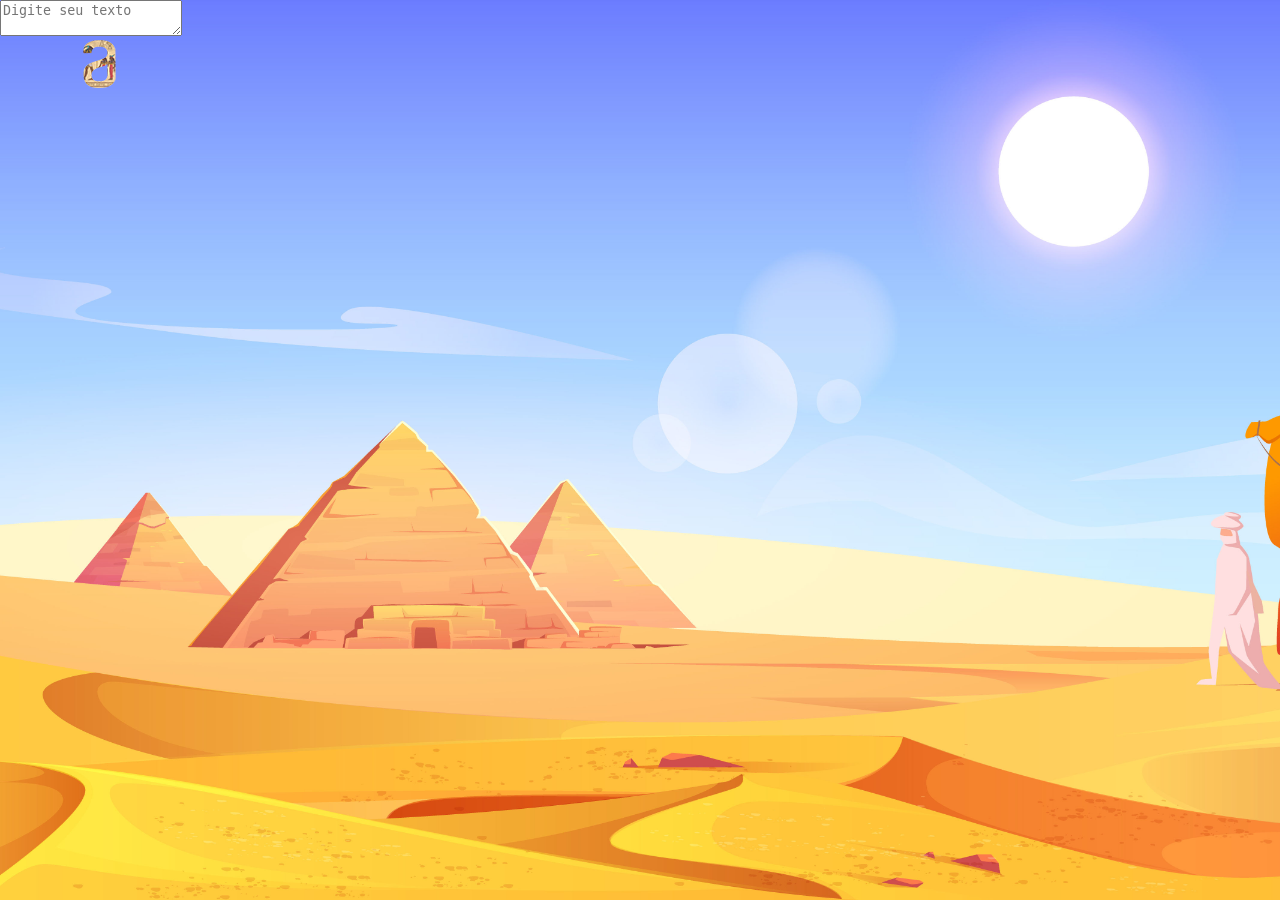
==== epypt-mode.html @ b3792ffe "ceate main and section" ====
<!DOCTYPE html>
<html lang="pt-BR">
<head>
    <meta charset="UTF-8">
    <meta http-equiv="X-UA-Compatible" content="IE=edge">
    <meta name="viewport" content="width=device-width, initial-scale=1.0">
    <link rel="stylesheet" href="assets/style/reset.css">
    <link rel="stylesheet" href="assets/style/egypt-mode.css">
    <title>Decodificador</title>
</head>
<body>
    <header>
        <a href="#">
            <img src="assets/style/img/logo- small.png" alt="logo do site">
        </a>
    </header>
    <main>
        <section>
            <textarea name="entrada" id="input" class="input" required
            placeholder="Digite seu texto"></textarea>
        </section>





    </main>
</body>
</html>
---- assets/style/egypt-mode.css ----
body {
    background-image: url('img/background-light-high.jpg');
    background-repeat: no-repeat;
    background-attachment: fixed;
    background-size: cover;
}
a   {
    display: flex;
    flex-direction: column;
    align-items: flex-start;
    padding: 0px;
    gap: 40px;

    position: absolute;
    width: 120px;
    height: 48px;
    left: 40px;
    top: 40px;
}
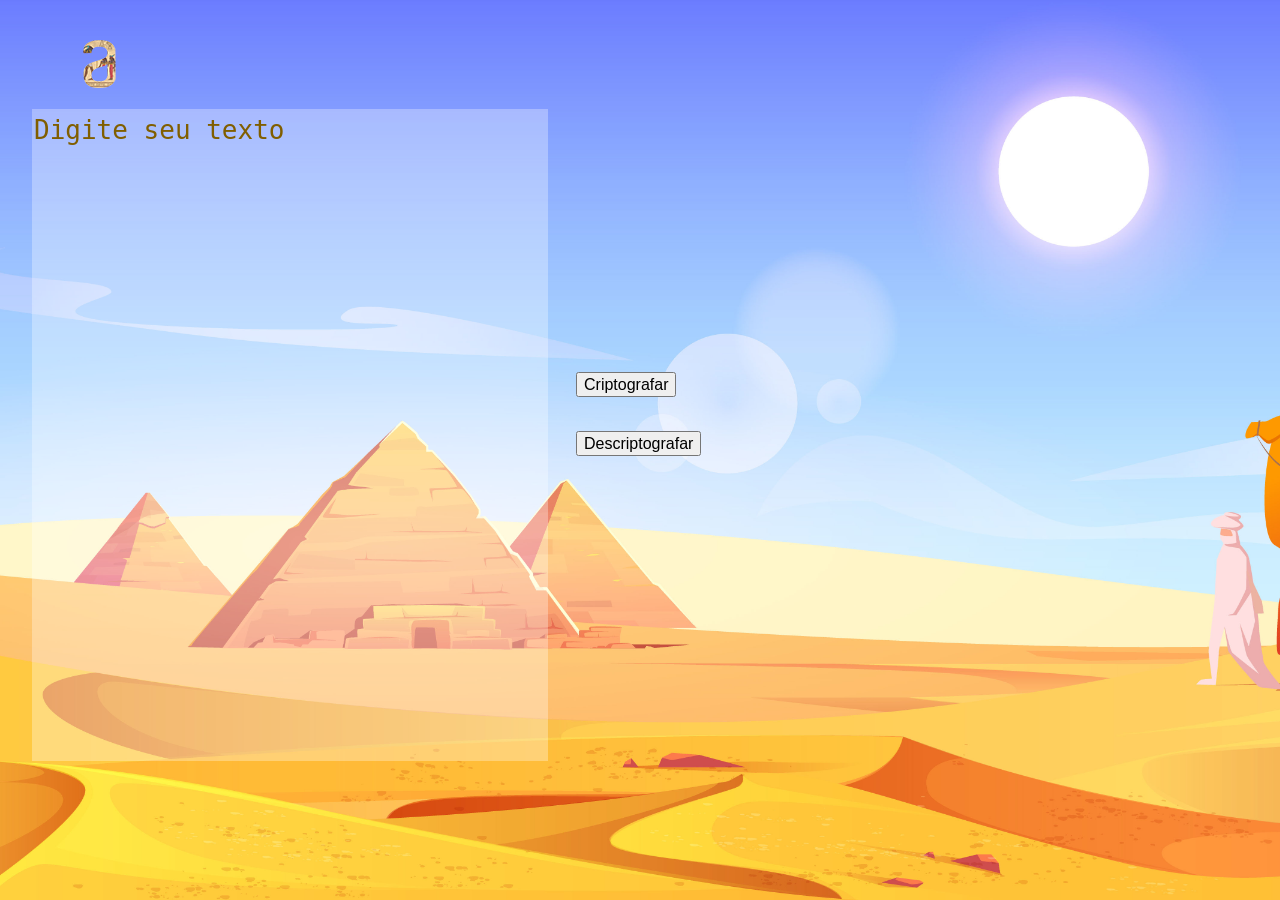
==== commit 1cf61d12: "edit button" ====
--- a/epypt-mode.html
+++ b/epypt-mode.html
@@ -19,6 +19,13 @@
             <textarea name="entrada" id="input" class="input" required
             placeholder="Digite seu texto"></textarea>
         </section>
+        <section>
+            <div id="div-button">
+                <button type="submit" id="criptar" class="criptar" onclick="btnCrypt()">Criptografar</button>
+                    
+                <button type="submit" id="descriptar" class="descriptar" onclick="btnDescrypt()">Descriptografar</button>
+            </div>
+        </section>
 
 
 
--- a/assets/style/egypt-mode.css
+++ b/assets/style/egypt-mode.css
@@ -16,4 +16,65 @@
     height: 48px;
     left: 40px;
     top: 40px;
+}
+main {
+    display: block;
+    position: absolute;
+    width: 100%;
+    height: 90%;
+    margin: 3rem 0;
+}
+.input {
+    position: absolute;
+    width: 40%;
+    height: 80%;
+    left: 2.5%;
+    top: 7.5%;
+    background-color: #ffffff4d;
+    border: none;
+    resize: none;
+
+    font-style: normal;
+    font-weight: 400;
+    font-size: 2em;
+    line-height: 150%;
+    
+    color: #805e00;
+
+    -ms-overflow-style: none;
+    scrollbar-width: none;
+}
+.input::placeholder {
+    color: #805e00;
+}
+
+.input:focus {
+    box-shadow: 0 0 0 0;
+    outline: 0;
+}
+
+.input::-webkit-scrollbar {
+    display: none;
+}
+
+#div-button{
+    display: flex;
+    flex-direction: column;
+    align-items: flex-start;
+    padding: 0px;
+    gap: 50%;
+
+    position: absolute;
+    width: 42.5rem;
+    height: 4.2rem;
+    left: 45%;
+    top: 40%;
+}
+button {
+    font-style: normal;
+    font-weight: 400;
+    font-size: 16px;
+    line-height: 19px;
+    text-align: center;
+    cursor: pointer;
 }
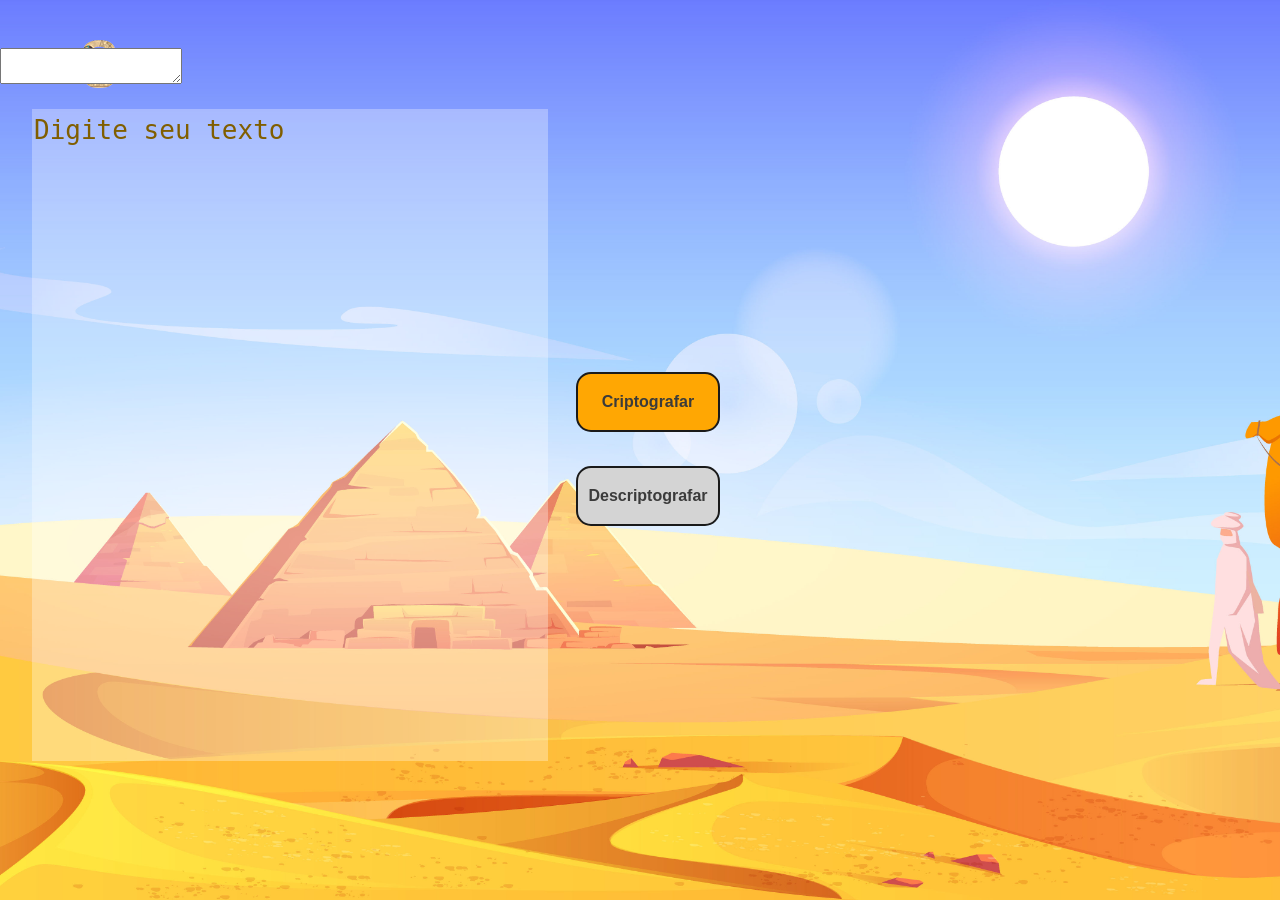
==== commit e316f449: "add output html" ====
--- a/epypt-mode.html
+++ b/epypt-mode.html
@@ -26,6 +26,10 @@
                 <button type="submit" id="descriptar" class="descriptar" onclick="btnDescrypt()">Descriptografar</button>
             </div>
         </section>
+        <section>
+            <textarea name="mensagem" class="output" readonly></textarea>
+            <button class="botao-copiar" style="display:none">Copiar</button>
+        </section>
 
 
 
--- a/assets/style/egypt-mode.css
+++ b/assets/style/egypt-mode.css
@@ -70,11 +70,75 @@
     left: 45%;
     top: 40%;
 }
-button {
-    font-style: normal;
-    font-weight: 400;
-    font-size: 16px;
-    line-height: 19px;
+.criptar {
+    appearance: none;
+    background-color: #ffa703;
+    border: 0.125em solid #1A1A1A;
+    border-radius: 0.9375em;
+    box-sizing: border-box;
+    color: #3B3B3B;
+    cursor: pointer;
+    display: inline-block;
+    font-size: 1em;
+    font-weight: 600;
+    line-height: normal;
+    width: 9rem;
+    margin: 0;
+    min-height: 3.75em;
+    min-width: 0;
+    outline: none;
     text-align: center;
-    cursor: pointer;
-}+    text-decoration: none;
+    transition: all 300ms cubic-bezier(.23, 1, 0.32, 1);
+    user-select: none;
+    -webkit-user-select: none;
+    touch-action: manipulation;
+    will-change: transform;
+    }
+    
+    .criptar:disabled {
+    pointer-events: none;
+    }
+    
+    .criptar:hover {
+    color: #fff;
+    background-color: #1A1A1A;
+    box-shadow: rgba(0, 0, 0, 0.25) 0 8px 15px;
+    transform: translateY(-2px);
+    }
+    .descriptar {
+        appearance: none;
+        background-color: #d4d4d4;
+        border: 0.125em solid #1A1A1A;
+        border-radius: 0.9375em;
+        box-sizing: border-box;
+        color: #3B3B3B;
+        cursor: pointer;
+        display: inline-block;
+        font-size: 1em;
+        font-weight: 600;
+        line-height: normal;
+        width: 9rem;
+        margin: 0;
+        min-height: 3.75em;
+        min-width: 0;
+        outline: none;
+        text-align: center;
+        text-decoration: none;
+        transition: all 300ms cubic-bezier(.23, 1, 0.32, 1);
+        user-select: none;
+        -webkit-user-select: none;
+        touch-action: manipulation;
+        will-change: transform;
+        }
+        
+        .descriptar:disabled {
+        pointer-events: none;
+        }
+        
+        .descriptar:hover {
+        color: #fff;
+        background-color: #1A1A1A;
+        box-shadow: rgba(0, 0, 0, 0.25) 0 8px 15px;
+        transform: translateY(-2px);
+        }
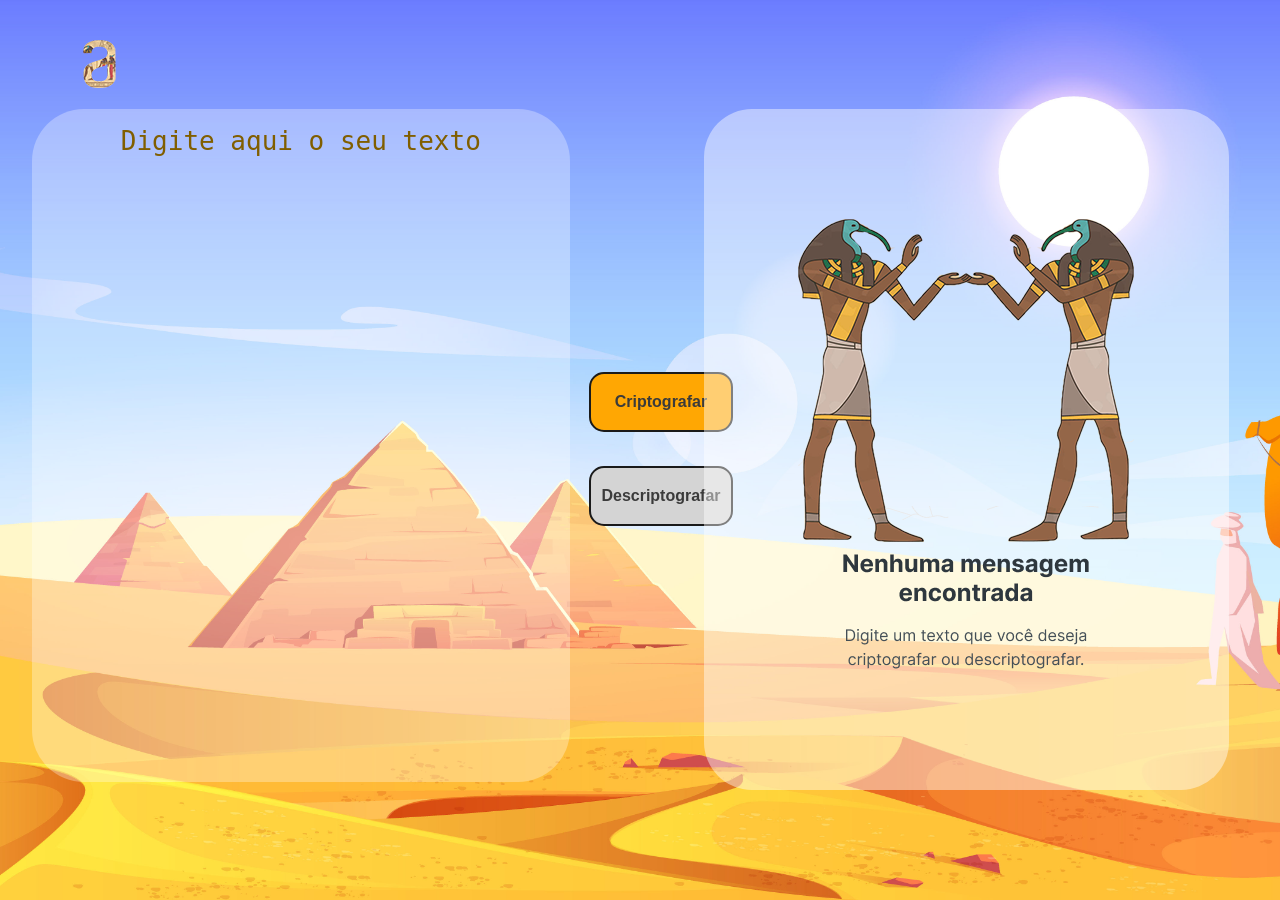
==== commit 05de1352: "stylizing inputs and outputs" ====
--- a/epypt-mode.html
+++ b/epypt-mode.html
@@ -17,7 +17,7 @@
     <main>
         <section>
             <textarea name="entrada" id="input" class="input" required
-            placeholder="Digite seu texto"></textarea>
+            placeholder="Digite aqui o seu texto"></textarea>
         </section>
         <section>
             <div id="div-button">
--- a/assets/style/egypt-mode.css
+++ b/assets/style/egypt-mode.css
@@ -30,8 +30,10 @@
     height: 80%;
     left: 2.5%;
     top: 7.5%;
+    padding: 1%;
     background-color: #ffffff4d;
     border: none;
+    border-radius: 2em;
     resize: none;
 
     font-style: normal;
@@ -45,6 +47,7 @@
     scrollbar-width: none;
 }
 .input::placeholder {
+    text-align: center;
     color: #805e00;
 }
 
@@ -65,9 +68,9 @@
     gap: 50%;
 
     position: absolute;
-    width: 42.5rem;
+    width: 43rem;
     height: 4.2rem;
-    left: 45%;
+    left: 46%;
     top: 40%;
 }
 .criptar {
@@ -141,4 +144,43 @@
         background-color: #1A1A1A;
         box-shadow: rgba(0, 0, 0, 0.25) 0 8px 15px;
         transform: translateY(-2px);
+        }
+
+        .output{
+            position: absolute;
+            width: 40%;
+            height: 82.5%;
+            left: 55%;
+            top: 7.5%;
+             padding: 0.5%;
+            resize: none;
+            border: none;
+            border-radius: 2em;
+
+            background-color: #ffffff71;
+            background-image: url("img/no-found.png");
+            background-repeat: no-repeat;
+            background-position: center;
+        
+            font-weight: 400;
+            font-size: 24px;
+            line-height: 150%;
+            color: #495057;
+        
+            -ms-overflow-style: none;
+            scrollbar-width: none;
+        }
+        
+        .output:focus{
+            box-shadow: 0 0 0 0;
+            outline: 0;
+        }
+        
+        .output::-webkit-scrollbar{
+            display: none;
+        }
+        
+        .output::selection {
+            background: transparent;
+            color: inherit;
         }
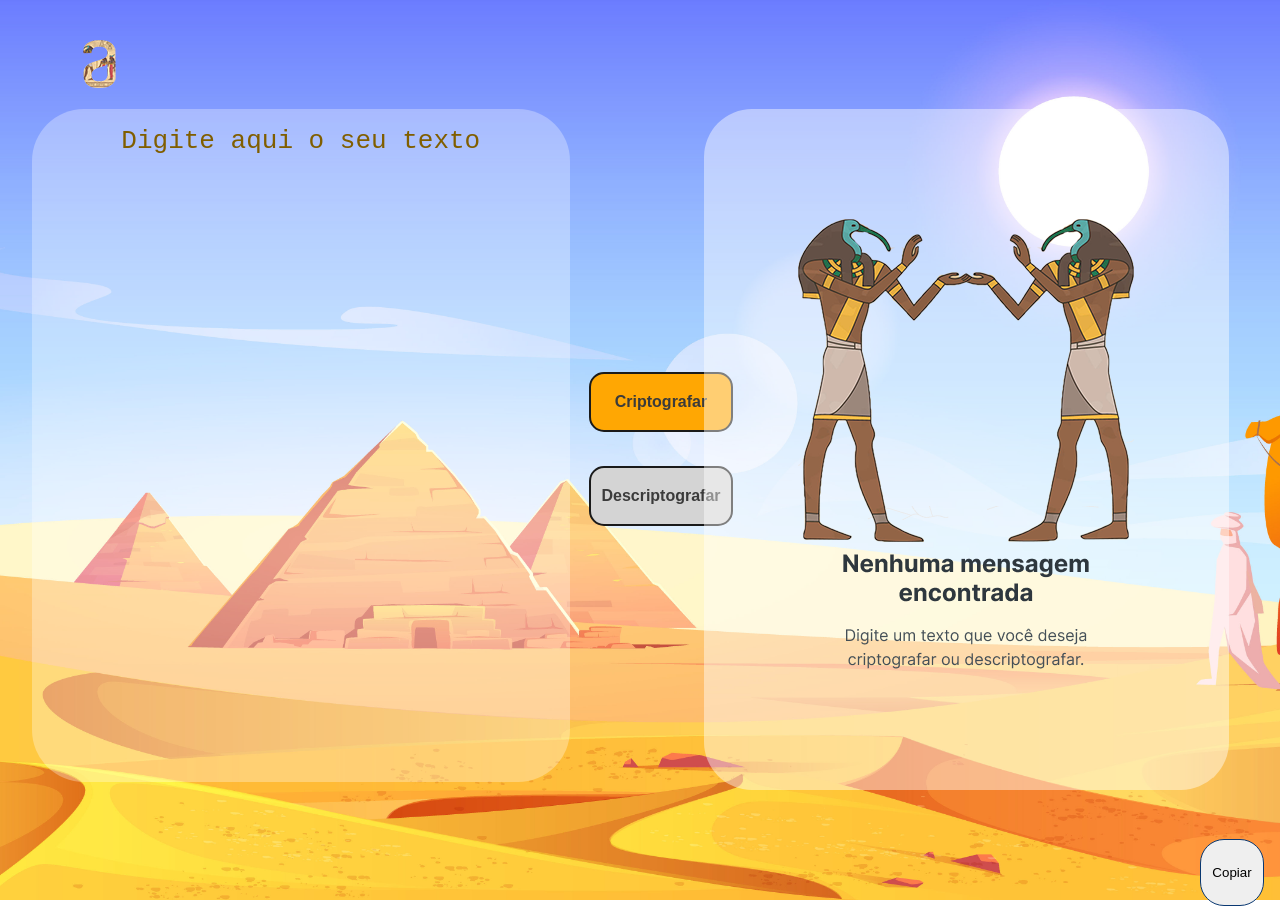
==== commit 4df17ff0: "edit button" ====
--- a/epypt-mode.html
+++ b/epypt-mode.html
@@ -28,7 +28,7 @@
         </section>
         <section>
             <textarea name="mensagem" class="output" readonly></textarea>
-            <button class="botao-copiar" style="display:none">Copiar</button>
+            <button class="botao-copiar" >Copiar</button><!--style="display:none"-->
         </section>
 
 
--- a/assets/style/egypt-mode.css
+++ b/assets/style/egypt-mode.css
@@ -183,4 +183,15 @@
         .output::selection {
             background: transparent;
             color: inherit;
+        }
+
+        .botao-copiar{
+            cursor: pointer;
+            position: absolute;
+            width: 5%;
+            height: 67px;
+            left: 1200px;
+            top: 791px;
+            border: 1px solid #0A3871;
+            border-radius: 24px;
         }
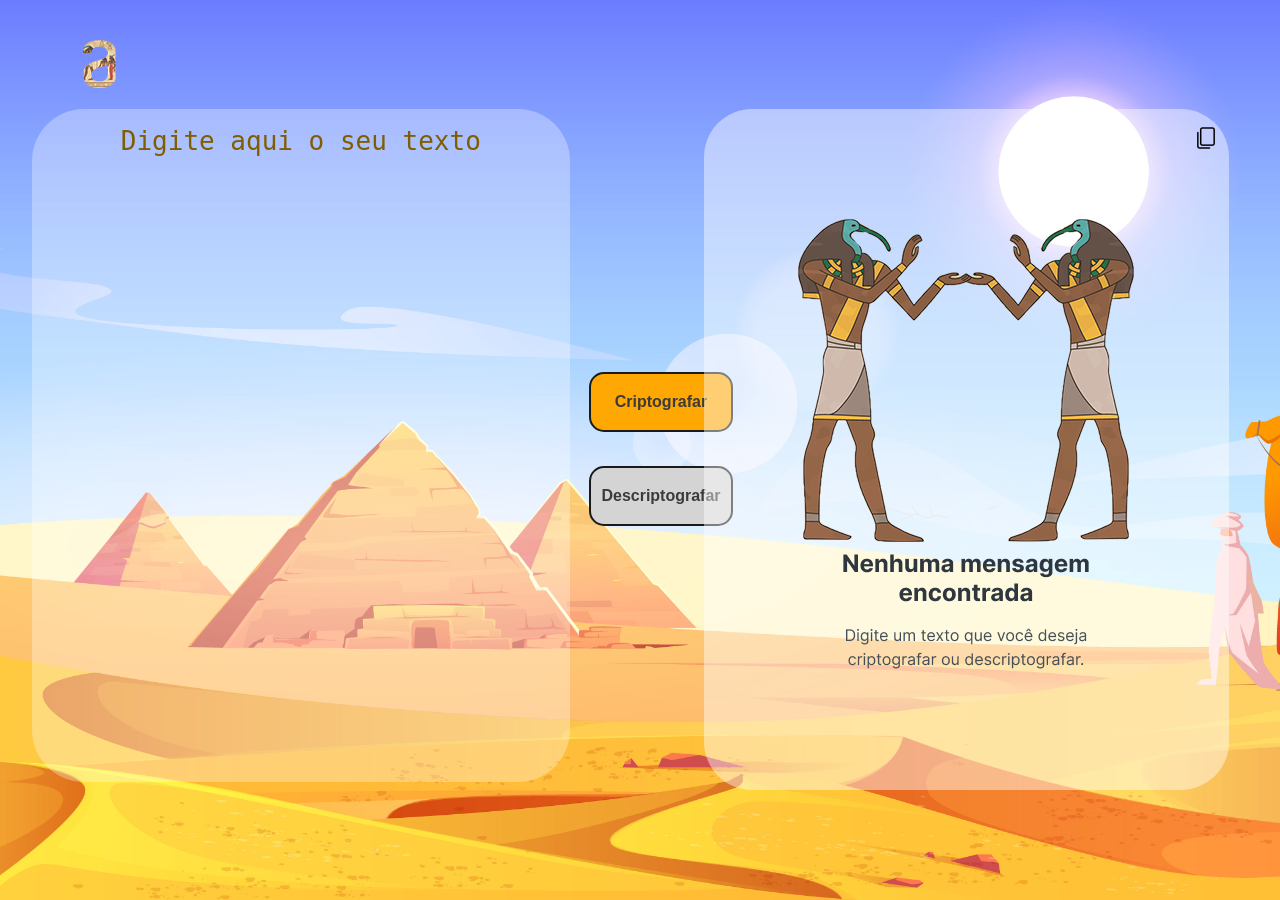
==== commit 3596219d: "stylizing copy button" ====
--- a/epypt-mode.html
+++ b/epypt-mode.html
@@ -28,7 +28,9 @@
         </section>
         <section>
             <textarea name="mensagem" class="output" readonly></textarea>
-            <button class="botao-copiar" >Copiar</button><!--style="display:none"-->
+                <button class="botao-copiar" >
+                    <img src="assets/style/img/copy.png" alt="Botão para copiar texto">
+                </button><!--style="display:none"-->
         </section>
 
 
--- a/assets/style/egypt-mode.css
+++ b/assets/style/egypt-mode.css
@@ -152,7 +152,7 @@
             height: 82.5%;
             left: 55%;
             top: 7.5%;
-             padding: 0.5%;
+            padding: 0.5%;
             resize: none;
             border: none;
             border-radius: 2em;
@@ -186,12 +186,12 @@
         }
 
         .botao-copiar{
+            background-color: transparent;
             cursor: pointer;
             position: absolute;
-            width: 5%;
-            height: 67px;
-            left: 1200px;
-            top: 791px;
-            border: 1px solid #0A3871;
-            border-radius: 24px;
+            width: 3%;
+            height: 3%;
+            left: 92.5%;
+            top: 9%;
+            border: none;
         }
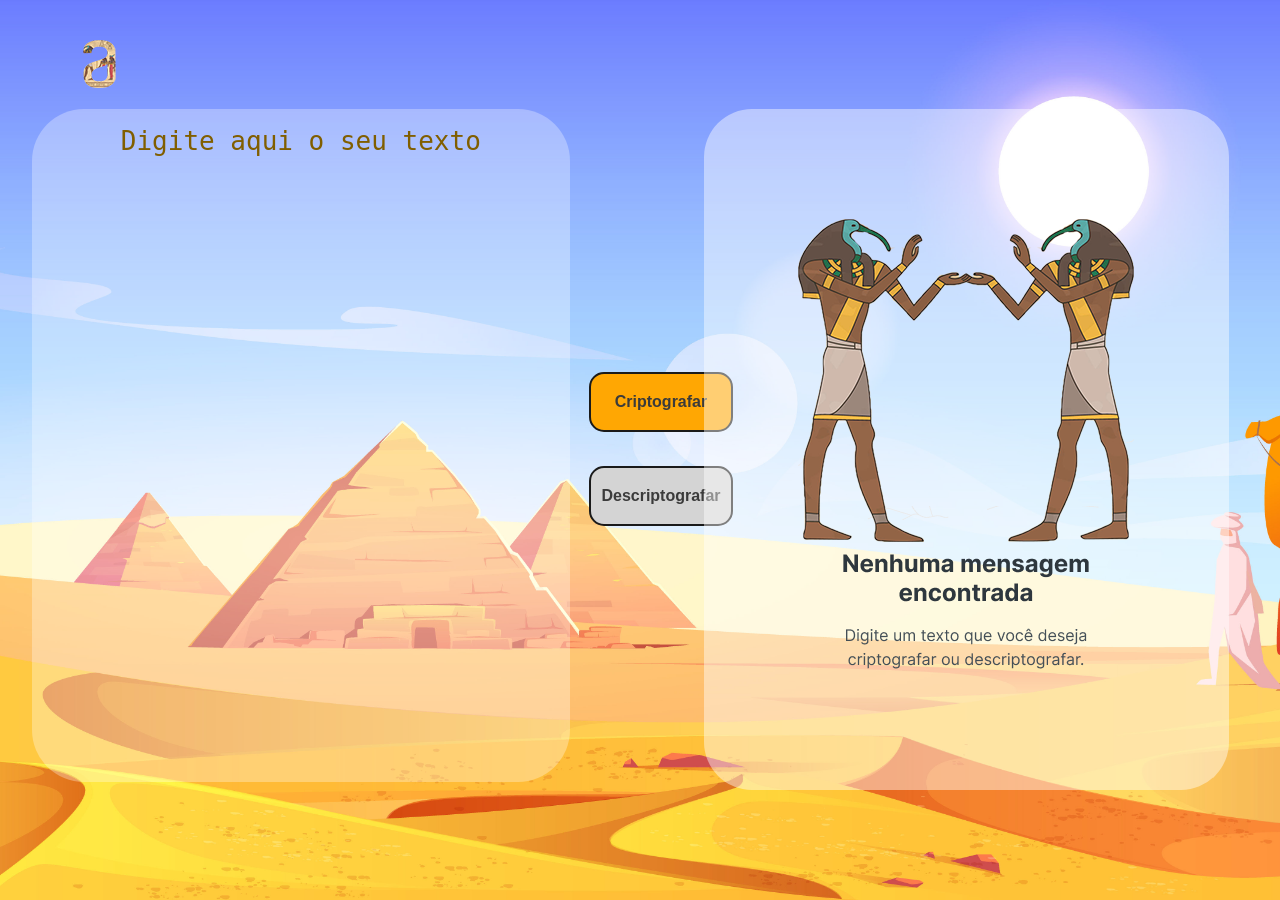
==== commit 5bd2cd63: "add script" ====
--- a/epypt-mode.html
+++ b/epypt-mode.html
@@ -28,15 +28,12 @@
         </section>
         <section>
             <textarea name="mensagem" class="output" readonly></textarea>
-                <button class="botao-copiar" >
+                <button class="botao-copiar" style="display:none">
                     <img src="assets/style/img/copy.png" alt="Botão para copiar texto">
-                </button><!--style="display:none"-->
+                </button>
         </section>
+    </main>
 
-
-
-
-
-    </main>
+    <script src="assets/script/script.js"></script>
 </body>
 </html>
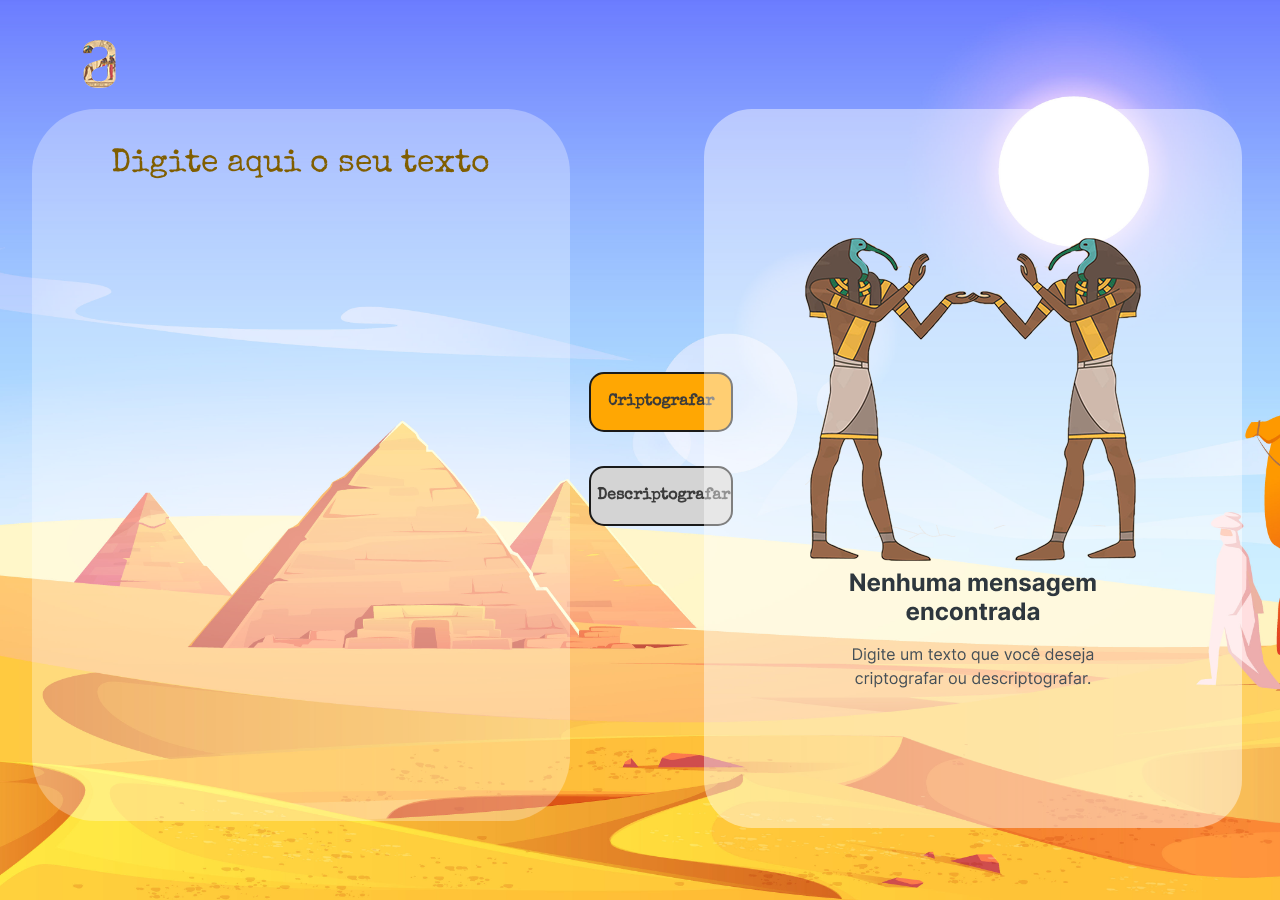
==== commit 5ec07646: "add font" ====
--- a/epypt-mode.html
+++ b/epypt-mode.html
@@ -6,6 +6,9 @@
     <meta name="viewport" content="width=device-width, initial-scale=1.0">
     <link rel="stylesheet" href="assets/style/reset.css">
     <link rel="stylesheet" href="assets/style/egypt-mode.css">
+    <link rel="preconnect" href="https://fonts.googleapis.com">
+    <link rel="preconnect" href="https://fonts.gstatic.com" crossorigin>
+    <link href="https://fonts.googleapis.com/css2?family=Special+Elite&display=swap" rel="stylesheet">
     <title>Decodificador</title>
 </head>
 <body>
--- a/assets/style/egypt-mode.css
+++ b/assets/style/egypt-mode.css
@@ -1,3 +1,6 @@
+*{
+    font-family: 'Special Elite', cursive, sans-serif;
+}
 body {
     background-image: url('img/background-light-high.jpg');
     background-repeat: no-repeat;
@@ -30,7 +33,7 @@
     height: 80%;
     left: 2.5%;
     top: 7.5%;
-    padding: 1%;
+    padding: 2.5% 1%;
     background-color: #ffffff4d;
     border: none;
     border-radius: 2em;
@@ -41,7 +44,7 @@
     font-size: 2em;
     line-height: 150%;
     
-    color: #805e00;
+    color: #5a4200;
 
     -ms-overflow-style: none;
     scrollbar-width: none;
@@ -152,7 +155,7 @@
             height: 82.5%;
             left: 55%;
             top: 7.5%;
-            padding: 0.5%;
+            padding: 2% 1%;
             resize: none;
             border: none;
             border-radius: 2em;
@@ -186,12 +189,11 @@
         }
 
         .botao-copiar{
-            background-color: transparent;
+            background-color: #ffbb00;
             cursor: pointer;
             position: absolute;
-            width: 3%;
-            height: 3%;
-            left: 92.5%;
-            top: 9%;
+            left: 93.5%;
+            top: 8%;
             border: none;
+            border-radius: 2rem;
         }
